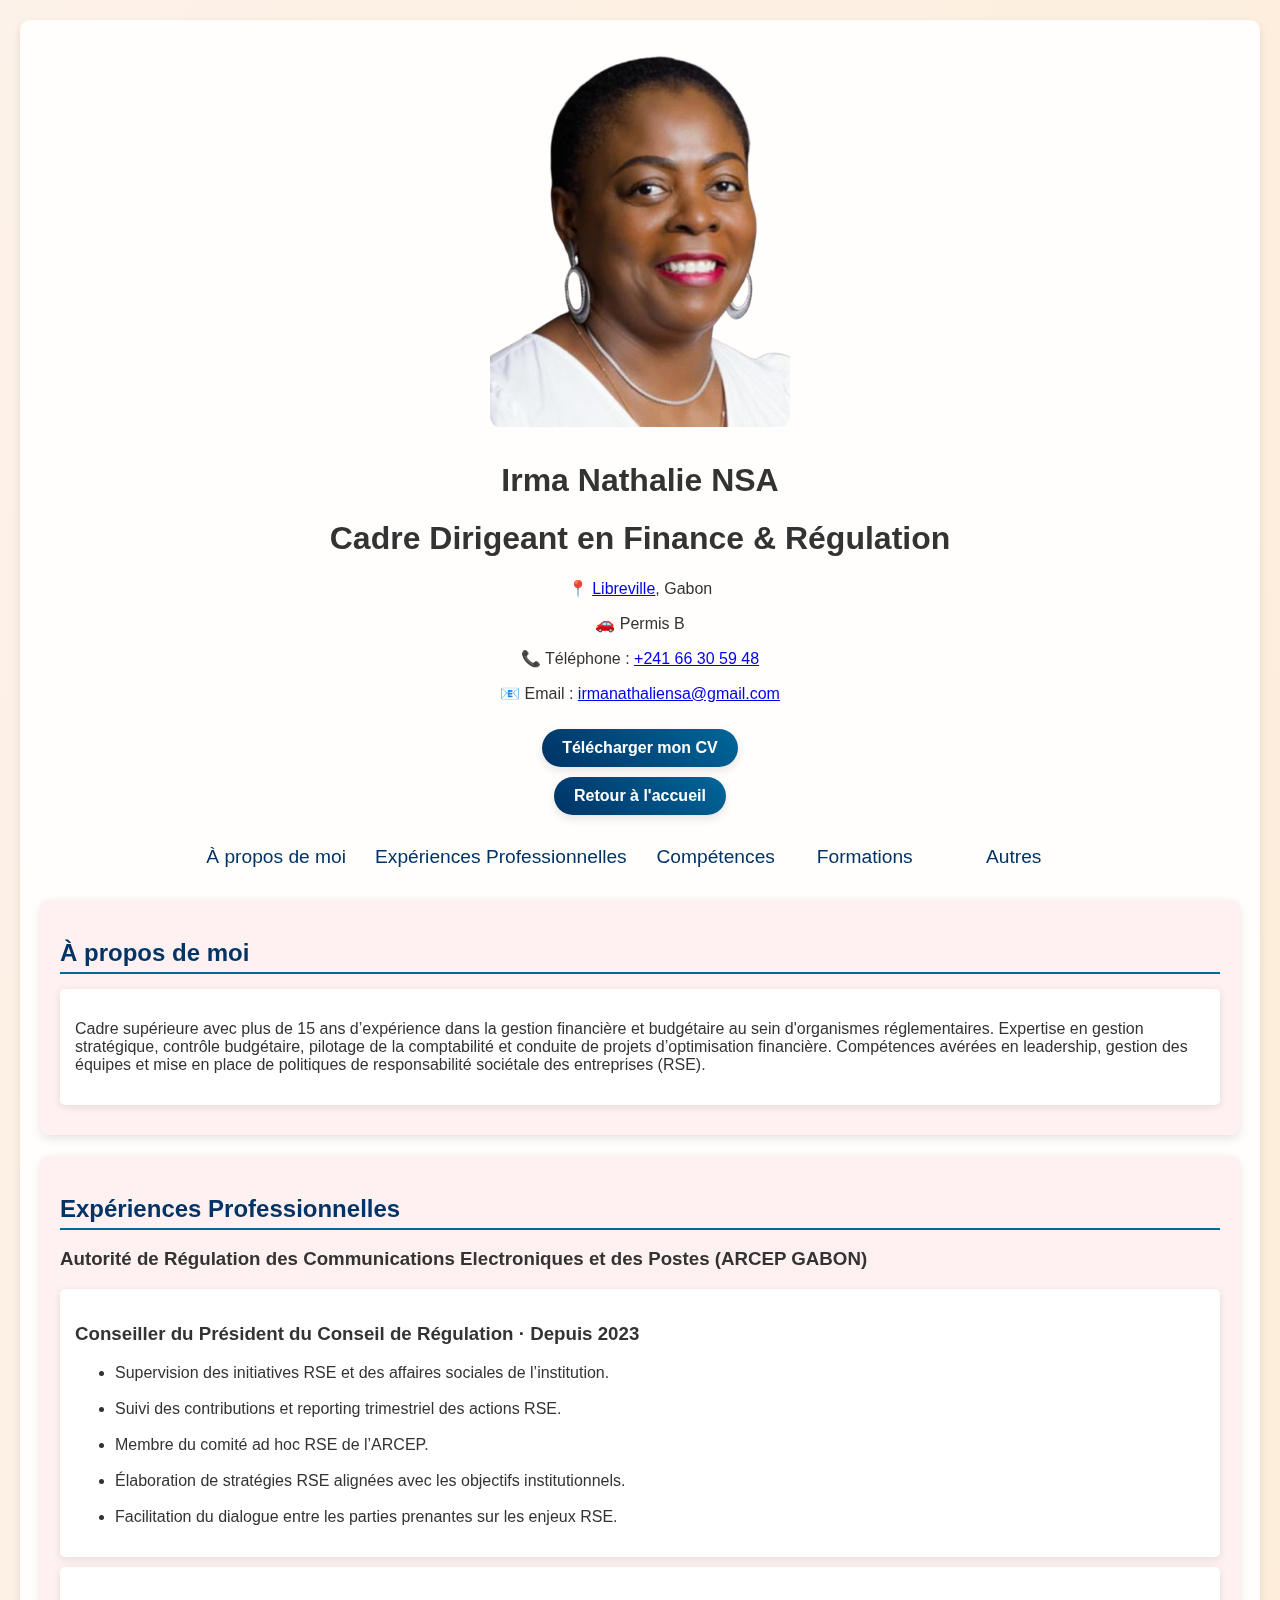
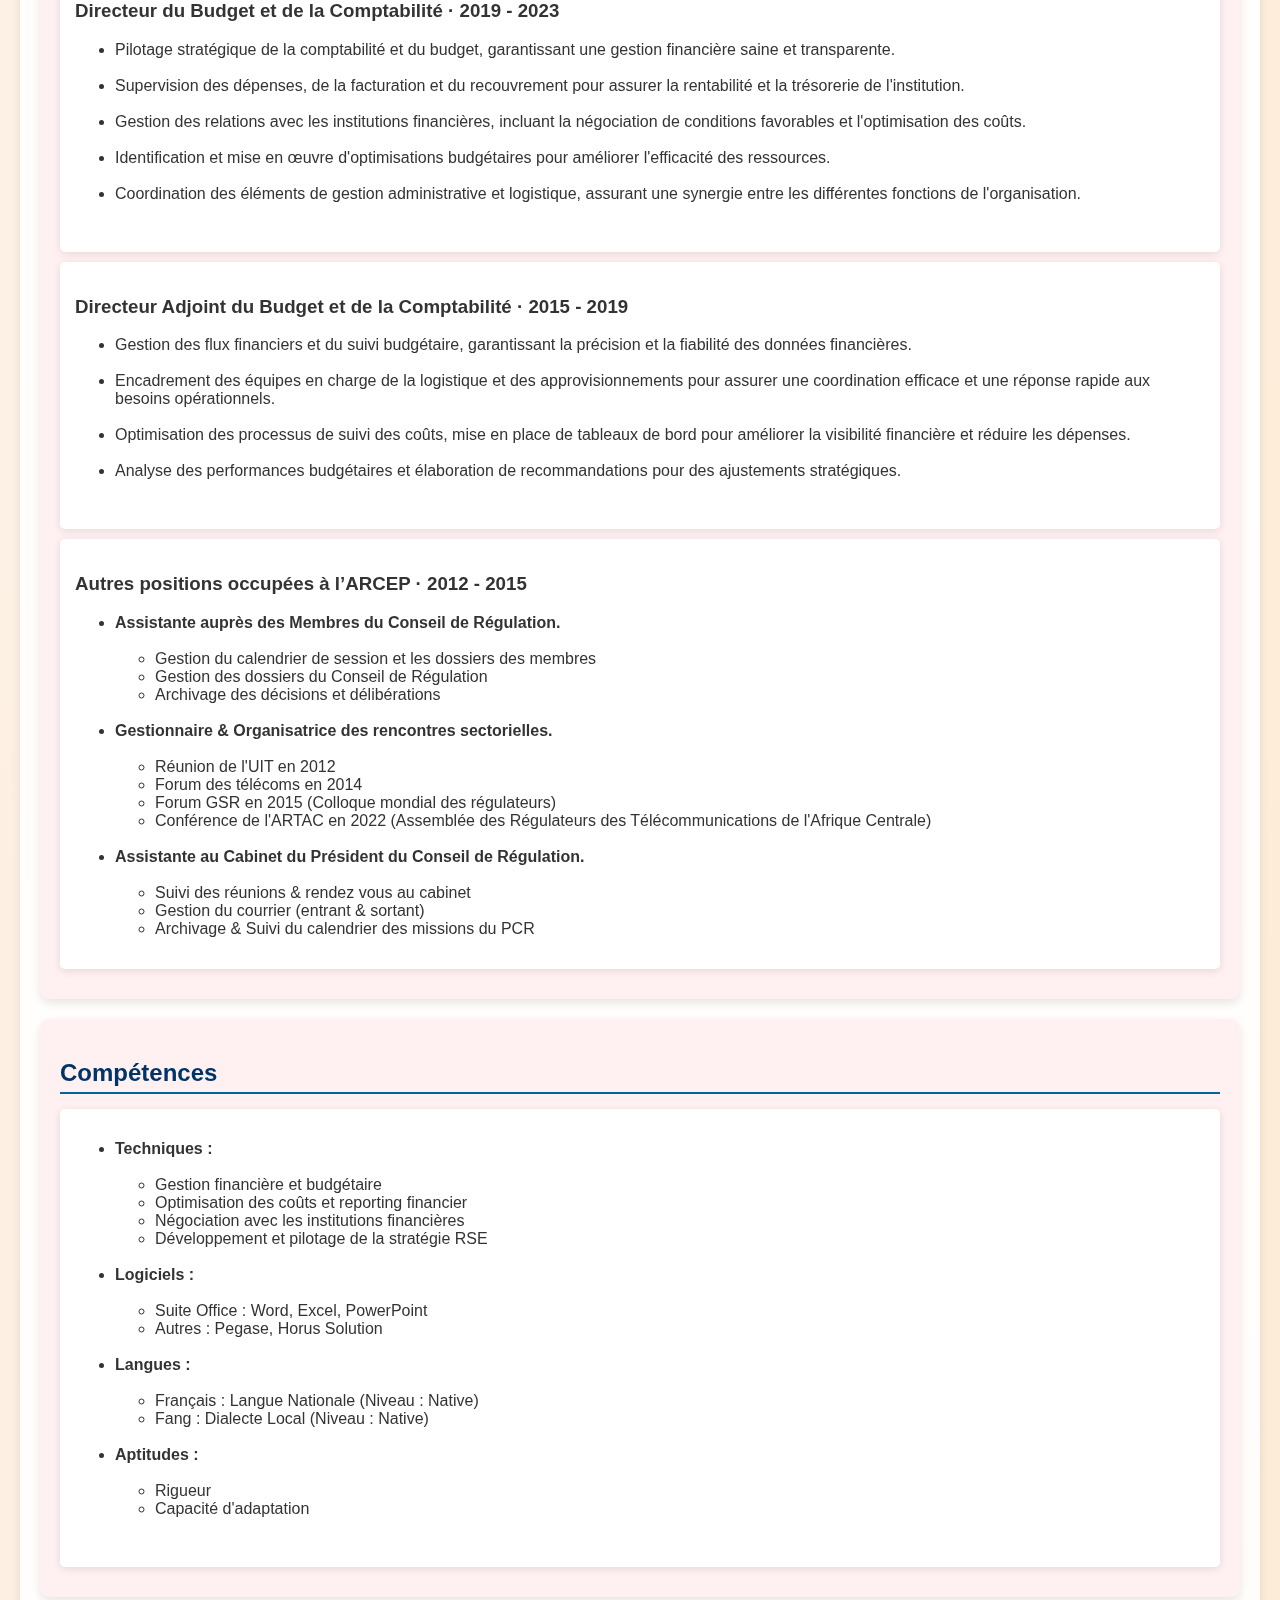
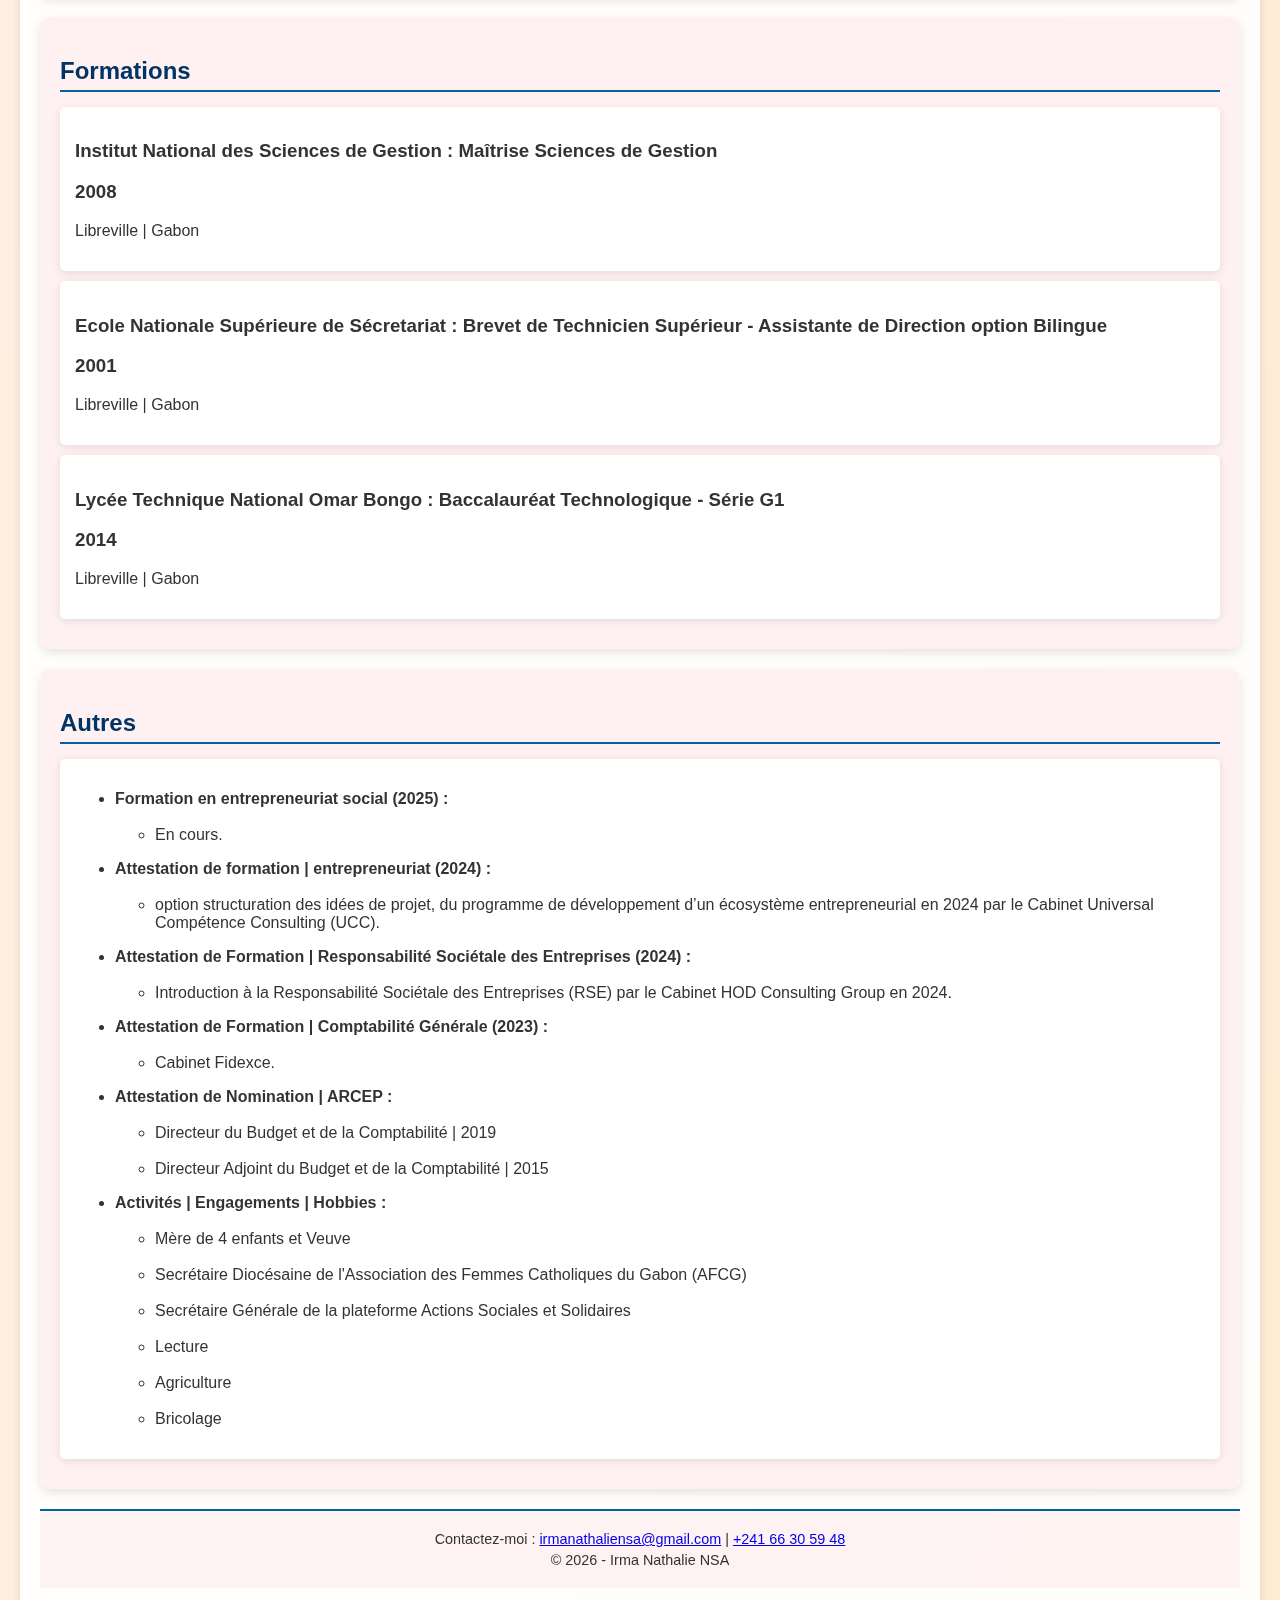
==== 2-index-fr.html @ dfcadcbd "Add files via upload" ====
<!DOCTYPE html>
<html lang="fr">
<head>
    <meta charset="UTF-8">
    <meta name="viewport" content="width=device-width, initial-scale=1.0">
    <title>CV | NSA Irma Nathalie</title>
    <link rel="stylesheet" href="./styles.css">
</head>
<body>
    <div class="container">
        <header class="header">
            <div class="profile">
                <img src="./1-ma-photo.png" alt="Photo de profil" class="large-photo">
                <h1 class="name">Irma Nathalie NSA</h1>
                <h1 class="job-title">Cadre Dirigeant en Finance & Régulation</h1>
                <p>📍 <a href="https://www.google.com/maps/place/Libreville" target="_blank">Libreville</a>, Gabon</p>
                <p>🚗 <a>Permis B</a>
                    <p>📞 Téléphone : <a href="tel:+24166305948">+241 66 30 59 48</a></p>
                    <p>📧 Email : <a href="mailto:irmanathaliensa@gmail.com">irmanathaliensa@gmail.com</a></p>
                </div>
                <a href="./2-cv-fr-nsairmanathalie.pdf" class="download-btn" download>Télécharger mon CV</a>
                <a href="./index.html" class="back-to-home">Retour à l'accueil</a>
            </header>

            <nav class="navigation">
                <ul>
                    <li><a href="#about">À propos de moi</a></li>
                    <li><a href="#experience">Expériences Professionnelles</a></li>
                    <li><a href="#technical-stack">Compétences</a></li>
                    <li><a href="#education">Formations</a></li>
                    <li><a href="#others">Autres</a></li>
                </ul>
            </nav>

            <main>
                <section id="about" class="section">
                    <h2>À propos de moi</a></h2>
                    <div class="card">
                        <p>Cadre supérieure avec plus de 15 ans d’expérience dans la gestion financière et budgétaire au sein d'organismes réglementaires. Expertise en gestion stratégique, contrôle budgétaire, pilotage de la comptabilité et conduite de projets d’optimisation financière. Compétences avérées en leadership, gestion des équipes et mise en place de politiques de responsabilité sociétale des entreprises (RSE).
                        </p>
                    </div>
                </section>

                <section id="experience" class="section">
                    <h2>Expériences Professionnelles</a></h2>
                    <h3>Autorité de Régulation des Communications Electroniques et des Postes (ARCEP GABON)</h3>
                    <div class="card">
                        <h3>Conseiller du Président du Conseil de Régulation · Depuis 2023</h3>
                        <ul>
                            <li>Supervision des initiatives RSE et des affaires sociales de l’institution.</li><br>
                            <li>Suivi des contributions et reporting trimestriel des actions RSE.</li><br>
                            <li>Membre du comité ad hoc RSE de l’ARCEP.</li><br>
                            <li>Élaboration de stratégies RSE alignées avec les objectifs institutionnels.</li><br>
                            <li>Facilitation du dialogue entre les parties prenantes sur les enjeux RSE.</li>
                        </ul>
                    </div>

                    <div class="card">
                        <h3>Directeur du Budget et de la Comptabilité · 2019 - 2023</h3>
                        <ul>
                            <li>Pilotage stratégique de la comptabilité et du budget, garantissant une gestion financière saine et transparente.</li><br>
                            <li>Supervision des dépenses, de la facturation et du recouvrement pour assurer la rentabilité et la trésorerie de l'institution.</li><br>
                            <li>Gestion des relations avec les institutions financières, incluant la négociation de conditions favorables et l'optimisation des coûts.</li><br>
                            <li>Identification et mise en œuvre d'optimisations budgétaires pour améliorer l'efficacité des ressources.</li><br>
                            <li>Coordination des éléments de gestion administrative et logistique, assurant une synergie entre les différentes fonctions de l'organisation.</li><br>
                        </ul>
                    </div>

                    <div class="card">
                        <h3>Directeur Adjoint du Budget et de la Comptabilité · 2015 - 2019</h3>
                        <ul>
                            <li>Gestion des flux financiers et du suivi budgétaire, garantissant la précision et la fiabilité des données financières.</li><br>
                            <li>Encadrement des équipes en charge de la logistique et des approvisionnements pour assurer une coordination efficace et une réponse rapide aux besoins opérationnels.</li><br>
                            <li>Optimisation des processus de suivi des coûts, mise en place de tableaux de bord pour améliorer la visibilité financière et réduire les dépenses.</li><br>
                            <li>Analyse des performances budgétaires et élaboration de recommandations pour des ajustements stratégiques.</li><br>
                        </ul>
                    </div>

                    <div class="card">
                        <h3>Autres positions occupées à l’ARCEP · 2012 - 2015</h3>
                        <ul>
                            <li><strong>Assistante auprès des Membres du Conseil de Régulation.</strong>
                                <ul>
                                    <br><li>Gestion  du calendrier de session et les dossiers des membres</li>
                                    <li>Gestion des dossiers du Conseil de Régulation</li>
                                    <li>Archivage des décisions et délibérations</li>
                                </ul>
                            </li><br>

                            <li><strong>Gestionnaire & Organisatrice des rencontres sectorielles.</strong><br>
                                <ul>
                                    <br><li>Réunion de l'UIT en 2012</li>
                                    <li>Forum des télécoms en 2014</li>
                                    <li>Forum GSR en 2015 (Colloque mondial des régulateurs)</li>
                                    <li>Conférence de l'ARTAC en 2022 (Assemblée des Régulateurs des Télécommunications de l'Afrique Centrale)</li>
                                </ul>
                            </li><br>

                            <li><strong>Assistante au Cabinet du Président du Conseil de Régulation.</strong><br>
                                <ul>
                                    <br><li>Suivi des réunions & rendez vous au cabinet</li>
                                    <li>Gestion du courrier (entrant & sortant)</li>
                                    <li>Archivage & Suivi du calendrier des missions du PCR</li>
                                </ul>
                            </li>
                        </ul>
                    </div>
                </section>

                <section id="technical-stack" class="section">
                    <h2>Compétences</h2>
                    <div class="card">
                        <ul>
                            <li><strong>Techniques :</strong>
                                <ul><br>
                                    <li>Gestion financière et budgétaire</li>
                                    <li>Optimisation des coûts et reporting financier</li>
                                    <li>Négociation avec les institutions financières</li>
                                    <li>Développement et pilotage de la stratégie RSE</li>
                                </ul>
                            </li><br>

                            <li><strong>Logiciels :</strong>
                                <ul><br>
                                    <li>Suite Office : Word, Excel, PowerPoint</li>
                                    <li>Autres : Pegase, Horus Solution</li>
                                </ul>
                            </li><br>

                            <li><strong>Langues :</strong>
                                <ul><br>
                                    <li>Français : Langue Nationale (Niveau : Native)</li>
                                    <li>Fang : Dialecte Local (Niveau : Native)</li>
                                </ul>
                            </li><br>

                            <li><strong>Aptitudes :</strong>
                                <ul><br>
                                    <li>Rigueur</li>
                                    <li>Capacité d'adaptation</li>
                                </ul>
                            </li><br>
                        </ul>
                    </div>
                </section>

                <section id="education" class="section">
                    <h2>Formations</a></h2>
                    <div class="card">
                        <h3>Institut National des Sciences de Gestion : Maîtrise Sciences de Gestion</h3>
                        <h3>2008</h3>
                        <p>Libreville | Gabon</p>
                    </div>
                    <div class="card">
                        <h3>Ecole Nationale Supérieure de Sécretariat : Brevet de Technicien Supérieur - Assistante de Direction option Bilingue</h3>
                        <h3>2001</h3>
                        <p>Libreville | Gabon</p>
                    </div>
                    <div class="card">
                        <h3>Lycée Technique National Omar Bongo : Baccalauréat Technologique - Série G1</h3>
                        <h3>2014</h3>
                        <p>Libreville | Gabon</p>
                    </div>
                </section>

                <section id="others" class="section">
                    <h2>Autres</h2>
                    <div class="card">

                        <ul>
                            <li><strong>Formation en entrepreneuriat social (2025) :</strong>
                                <ul>
                                    <br><li>En cours.</li>
                                </ul>
                            </li>
                        </ul>

                        <ul>
                            <li><strong>Attestation de formation | entrepreneuriat (2024) :</strong>
                                <ul>
                                    <br><li>option structuration des idées de projet, du programme de développement d’un écosystème entrepreneurial en 2024 par le Cabinet Universal Compétence Consulting (UCC).</li>
                                </ul>
                            </li>
                        </ul>

                        <ul>
                            <li><strong>Attestation de Formation | Responsabilité Sociétale des Entreprises (2024) :</strong>
                                <ul>
                                    <br><li>Introduction à la Responsabilité Sociétale des Entreprises (RSE) par le Cabinet HOD Consulting Group en 2024.</li>
                                </ul>
                            </li>
                        </ul>

                        <ul>
                            <li><strong>Attestation de Formation | Comptabilité Générale (2023) :</strong>
                                <ul>
                                    <br><li>Cabinet Fidexce.</li>
                                </ul>
                            </li>
                        </ul>

                        <ul>
                            <li><strong>Attestation de Nomination | ARCEP :</strong>
                                <ul>
                                    <br><li>Directeur du Budget et de la Comptabilité | 2019</li>
                                    <br><li>Directeur Adjoint du Budget et de la Comptabilité | 2015</li>
                                </ul>
                            </li>
                        </ul>

                        <ul>
                            <li><strong>Activités | Engagements | Hobbies :</strong>
                                <ul>
                                    <br><li>Mère de 4 enfants et Veuve</li>
                                    <br><li>Secrétaire Diocésaine de l'Association des Femmes Catholiques du Gabon (AFCG)</li>
                                    <br><li>Secrétaire Générale de la plateforme Actions Sociales et Solidaires</li>
                                    <br><li>Lecture</li>
                                    <br><li>Agriculture</li>
                                    <br><li>Bricolage</li>
                                </ul>
                            </li>
                        </ul>

                    </div>
                </section>

                <footer class="footer">
                    <p>
                        Contactez-moi : 
                        <a href="mailto:irmanathaliensa@gmail.com">irmanathaliensa@gmail.com</a> | 
                        <a href="tel:+24166305948">+241 66 30 59 48</a>
                    </p>
                    <p>&copy; <span id="year"></span> - Irma Nathalie NSA</p>
                </footer>
            </main>
        </div>
        <script src="./script.js"></script>
    </body>
    </html>
---- styles.css ----
/* Variables globales pour centralisation des couleurs et styles */
:root {
    --font-family: 'San Francisco', -apple-system, BlinkMacSystemFont, 'Segoe UI', sans-serif;
    --primary-color: #003366; /* Couleur bleue foncée */
    --secondary-color: #006699; /* Couleur bleue légèrement plus claire */
    --light-bg: rgba(255, 255, 255, 0.8);
    --box-shadow: 0 4px 10px rgba(0, 0, 0, 0.1);
    --border-radius: 10px;
    --gradient-bg: linear-gradient(to bottom right, #fdf2e9, #fdebd3);
    --btn-gradient: linear-gradient(45deg, #003366, #006699); /* Boutons avec dégradé bleu */
    --btn-hover-gradient: linear-gradient(45deg, #006699, #003366); /* Boutons hover avec dégradé inversé */
}

/* Global Reset */
body {
    font-family: var(--font-family);
    margin: 0;
    padding: 0;
    background: var(--gradient-bg), url("./pic.jpg") center/cover no-repeat;
    color: #333;
}

body::before {
    content: "";
    position: fixed;
    top: 0;
    left: 0;
    width: 100%;
    height: 100%;
    opacity: 0.1;
    z-index: -1;
}

/* Header Contact Info */
.contact-info {
    background: #ffffff;
    padding: 10px 20px;
    border-bottom: 1px solid #ddd;
    display: flex;
    justify-content: space-between;
    align-items: center;
    font-size: 0.9rem;
    color: #666;
    position: sticky;
    top: 0;
    z-index: 10;
}

.contact-info p {
    margin: 0;
}

/* Page d'accueil */
.welcome-page {
    text-align: center;
    margin: 50px auto;
    max-width: 700px;
    padding: 20px;
    border-radius: var(--border-radius);
    background: var(--light-bg);
    box-shadow: var(--box-shadow);
}

.large-photo {
    width: 300px;
    border-radius: 3%;
    margin-bottom: 10px;
    border: 0px solid #ddd;
}

.welcome-page h1 {
    font-size: 2rem;
    color: #444;
    margin-bottom: 10px;
}

.language-buttons {
    display: flex;
    justify-content: center;
    gap: 20px;
    margin-top: 20px;
}

.btn {
    padding: 10px 20px;
    border-radius: 5px;
    text-decoration: none;
    color: #fff;
    background: #007aff;
    font-weight: bold;
    transition: background 0.3s ease;
}

.btn:hover {
    background: #0056b3;
}

/* Container principal */
.container {
    margin: 20px auto;
    max-width: 1200px;
    background: rgba(255, 255, 255, 0.9); 
    border-radius: var(--border-radius);
    box-shadow: var(--box-shadow);
    padding: 20px;
    display: flex;
    justify-content: center;
    align-items: center;
    flex-direction: column;
}

/* Header */
.header {
    display: flex;
    flex-direction: column;
    align-items: center;
    justify-content: center;
    text-align: center;
}

/* Section principale */
.section {
    background: rgba(255, 239, 239, 0.9);
    padding: 20px;
    border-radius: var(--border-radius);
    margin-bottom: 20px;
    box-shadow: var(--box-shadow);
}

.section h2 {
    color: var(--primary-color);
    border-bottom: 2px solid var(--secondary-color);
    padding-bottom: 5px;
    margin-bottom: 15px;
}

/* Cartes */
.card {
    margin: 10px 0;
    padding: 15px;
    background: #fff;
    border-radius: 5px;
    box-shadow: 0px 2px 8px rgba(0, 0, 0, 0.1);
    transition: background 0.3s ease, transform 0.3s ease;
}

.card:hover {
    background: linear-gradient(45deg, #ffedea, #fff5e6);
    transform: translateY(-2px);
}

.card a {
    color: var(--primary-color);
    text-decoration: none;
    font-weight: bold;
}

/* Navigation */
.navigation ul {
    list-style: none;
    display: flex;
    flex-wrap: wrap; 
    justify-content: center;
    padding: 0;
    gap: 5px; /* Réduit l'espace entre les éléments */
    visibility: visible !important;
}

.navigation ul li {
    flex: 1;  
    text-align: center;
    margin: 5px 0; /* Réduit l'espace vertical */
}

.navigation ul li a {
    color: var(--primary-color);
    text-decoration: none;
    font-size: 1.2rem;
    padding: 8px 10px; /* Ajuste l'espace interne */
    border: 2px solid transparent;
    border-radius: 5px;
    transition: all 0.3s ease;
    min-width: 120px; /* Ajustez selon vos besoins */
    display: inline-block; /* Permet à l'élément de gérer la largeur */
    white-space: nowrap; /* Empêche le texte de passer à la ligne suivante */
}

.navigation ul li a:hover {
    border-color: var(--secondary-color);
    background-color: #ffedea;
    box-shadow: 0 4px 8px rgba(0, 0, 0, 0.2); /* Ajout d'une ombre */
}

/* Afficher le menu sur petit écran */
@media (max-width: 768px) {
    .navigation ul {
        display: flex; /* Caché par défaut */
        flex-direction: column;
    }
}

/* Cacher le bouton burger sur grand écran */
@media (min-width: 769px) {
    .navigation ul {
        display: flex; /* Menu normal sur grand écran */
        position: static;
        flex-direction: row;
        justify-content: center;
        box-shadow: none;
        border: none;
    }
}

/* Boutons communs */
.download-btn, .back-to-home {
    display: inline-block;
    margin-top: 10px;
    padding: 10px 20px;
    background: var(--btn-gradient);
    color: white;
    text-decoration: none;
    border-radius: 25px;
    font-weight: bold;
    box-shadow: var(--box-shadow);
    transition: 0.3s ease;
}

.download-btn:hover, .back-to-home:hover {
    background: var(--btn-hover-gradient);
    transform: scale(1.05);
}

/* Footer */
.footer {
    text-align: center;
    padding: 15px;
    background: rgba(255, 239, 239, 0.8);
    border-top: 2px solid var(--secondary-color);
    margin-top: 20px;
    font-size: 0.9rem;
}

.footer p {
    margin: 5px 0;
}

/* Liens retour */
.back-link {
    display: inline-block;
    margin-top: 10px;
    color: var(--primary-color);
    text-decoration: none;
    font-weight: bold;
    padding: 8px 15px;
    border-radius: 5px;
    background: rgba(0, 51, 102, 0.1); /* Nouveau fond bleu clair */
    transition: 0.3s ease;
}

.back-link:hover {
    background: var(--primary-color);
    color: white;
}

/* Centrage des images */
.center {
    display: flex;
    justify-content: center;
    align-items: center;
    flex-direction: column;
    text-align: center; /* Centrage du texte sous les images */
    margin-bottom: 20px;
}

.photo-container {
    text-align: center; /* Centre le texte sous l'image */
    margin: 10px; /* Ajoute un espacement autour de chaque conteneur d'image */
}
.photo-container img {
    max-width: 100%; /* Limite la largeur de l'image au conteneur */
    height: auto; /* Assure que l'image conserve son ratio */
    border: 1px solid #ccc; /* Optionnel : ajoute une bordure autour de l'image */
    border-radius: 5px; /* Optionnel : arrondit les coins de l'image */
}

.photo-container img, .profile-photo {
    display: block;
    margin: 0 auto; /* Centrage horizontal */
    max-width: 100%; /* Images réactives */
    height: auto;
}
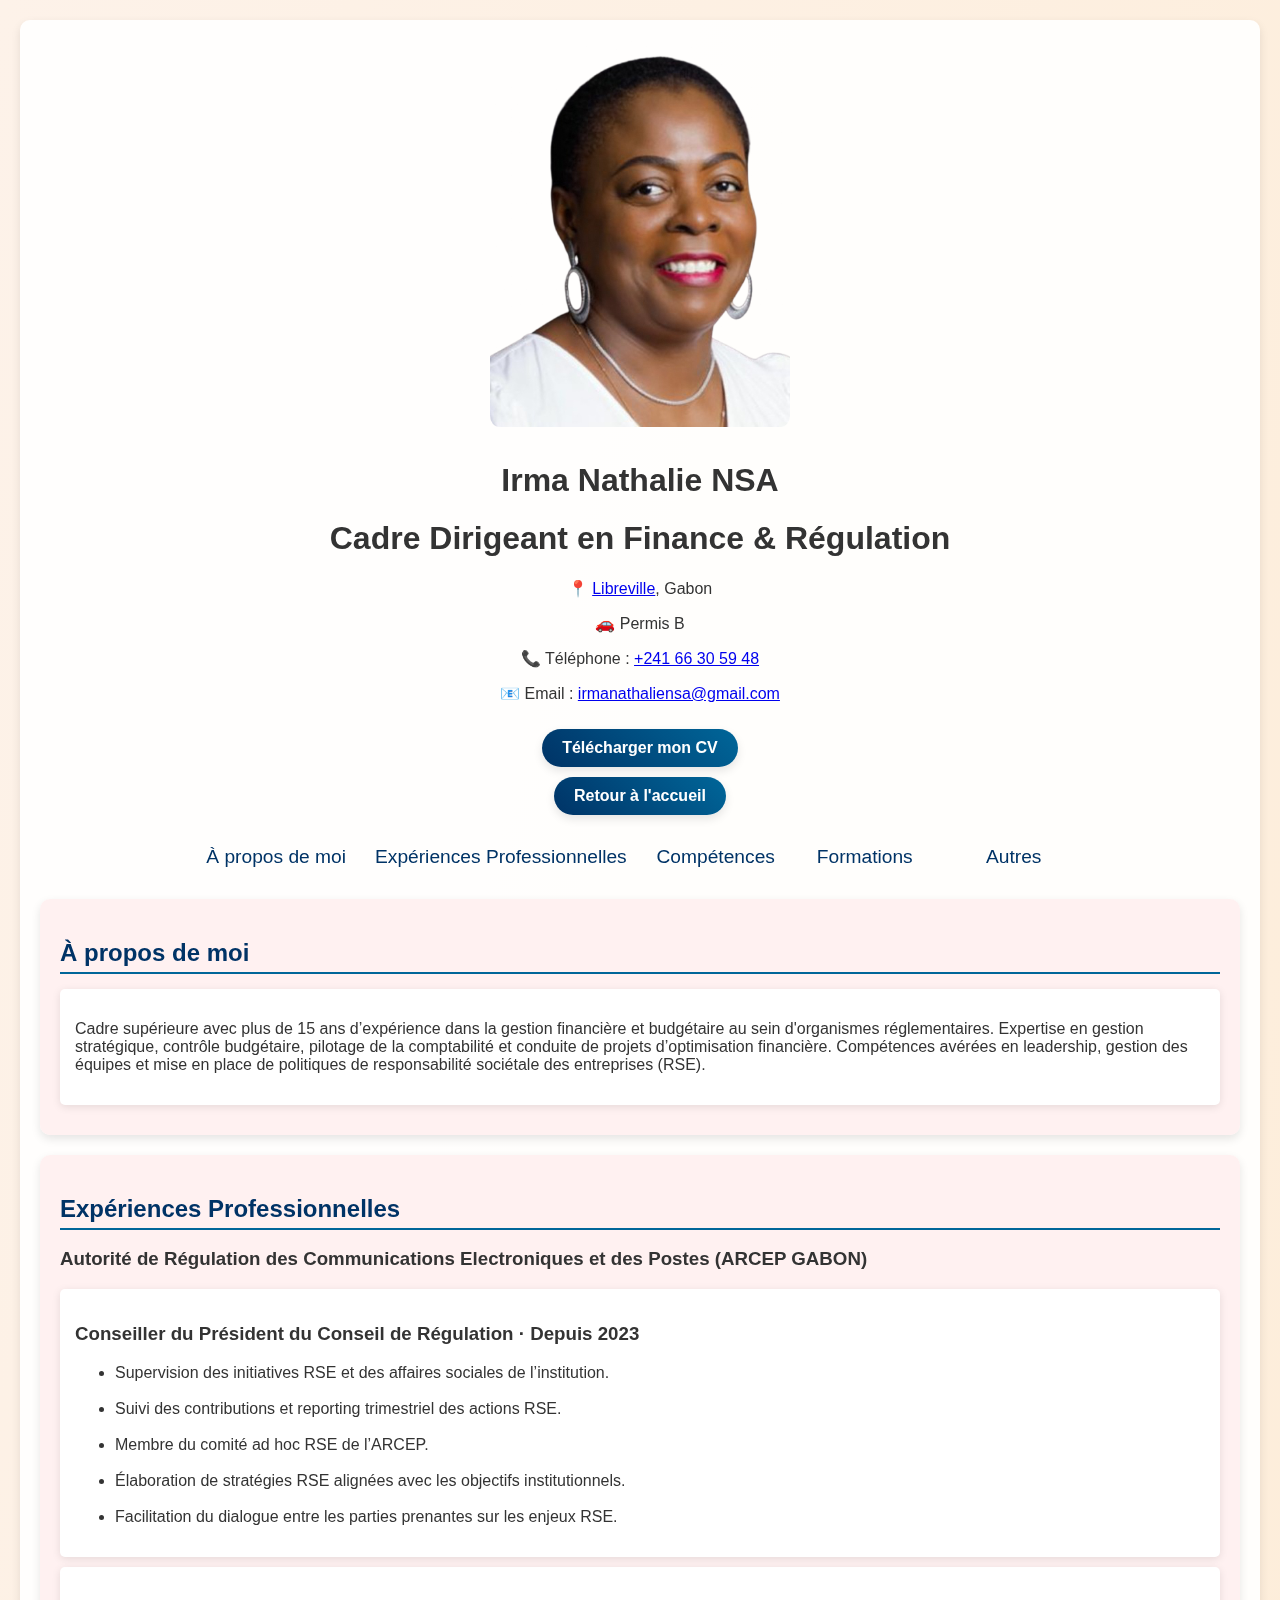
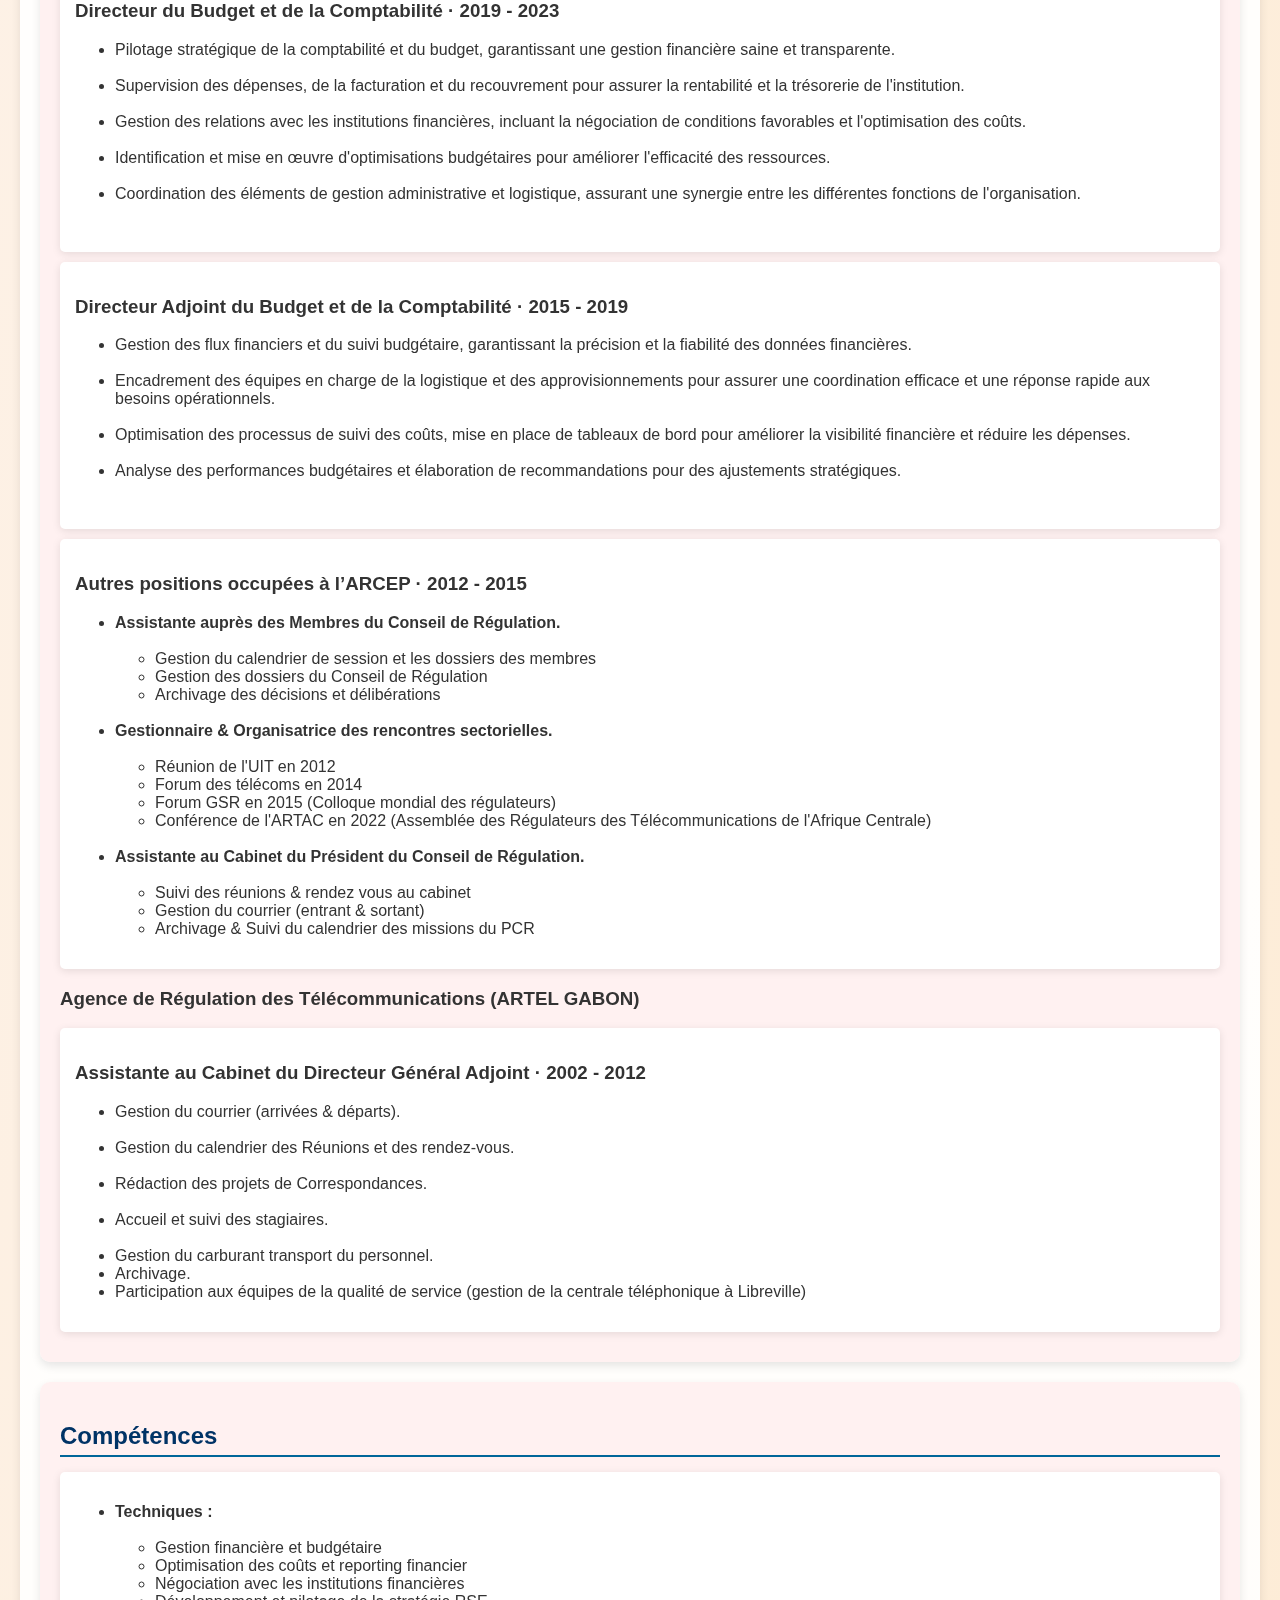
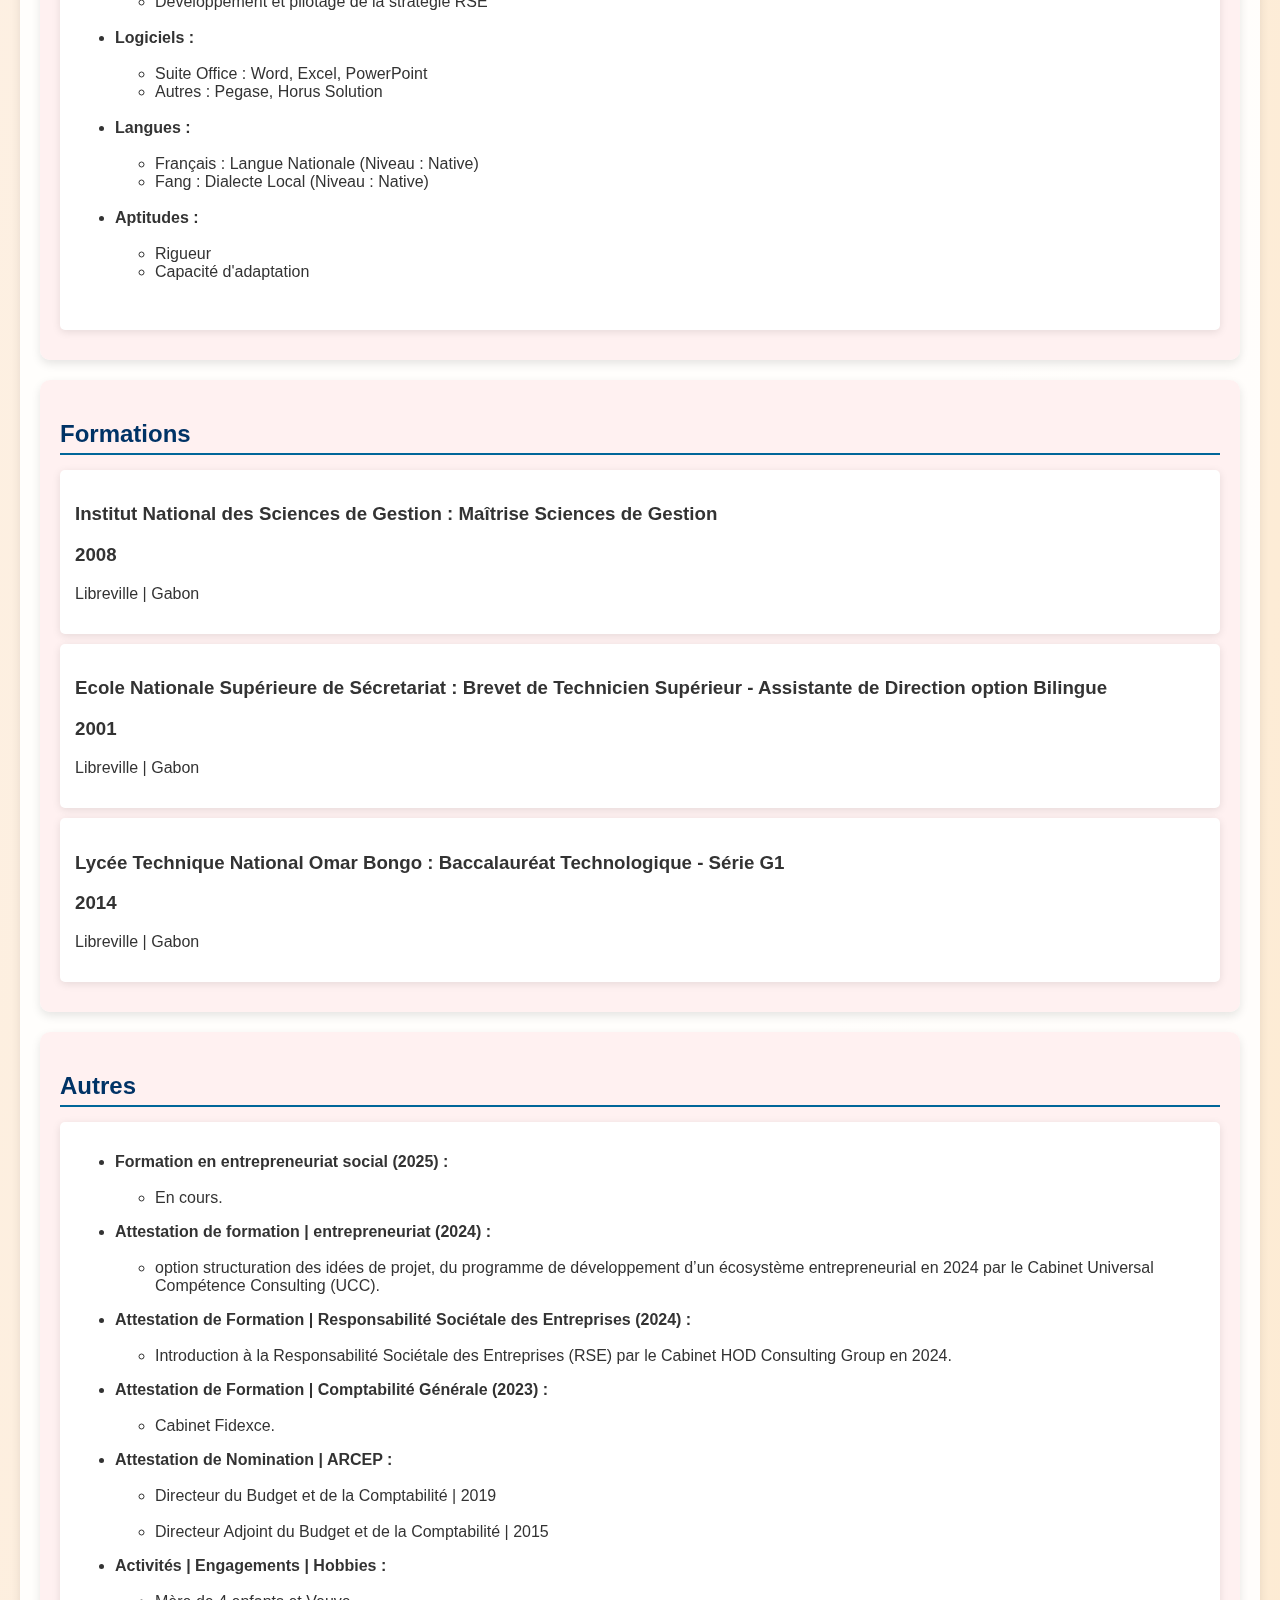
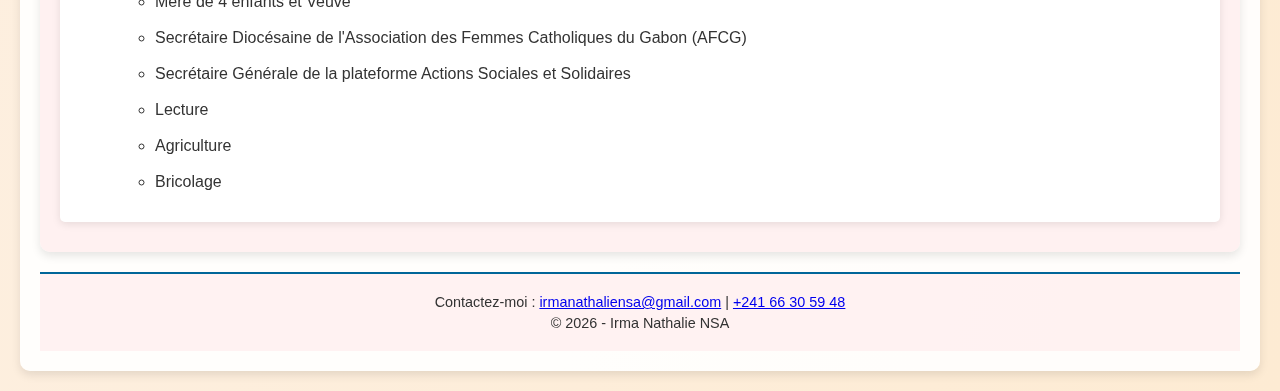
==== commit c50bfac2: "Add files via upload" ====
--- a/2-index-fr.html
+++ b/2-index-fr.html
@@ -105,6 +105,20 @@
                             </li>
                         </ul>
                     </div>
+
+                    <h3>Agence de Régulation des Télécommunications (ARTEL GABON)</h3>
+                    <div class="card">
+                        <h3>Assistante au Cabinet du Directeur Général Adjoint · 2002 - 2012</h3>
+                        <ul>
+                            <li>Gestion du courrier (arrivées & départs).</li><br>
+                            <li>Gestion du calendrier des Réunions et des rendez-vous.</li><br>
+                            <li>Rédaction des projets de Correspondances.</li><br>
+                            <li>Accueil et suivi des stagiaires.</li><br>
+                            <li>Gestion du carburant transport du personnel.</li>
+                            <li>Archivage.</li>
+                            <li>Participation aux équipes de la qualité de service (gestion de la centrale téléphonique à Libreville)</li>
+                        </ul>
+                    </div>
                 </section>
 
                 <section id="technical-stack" class="section">
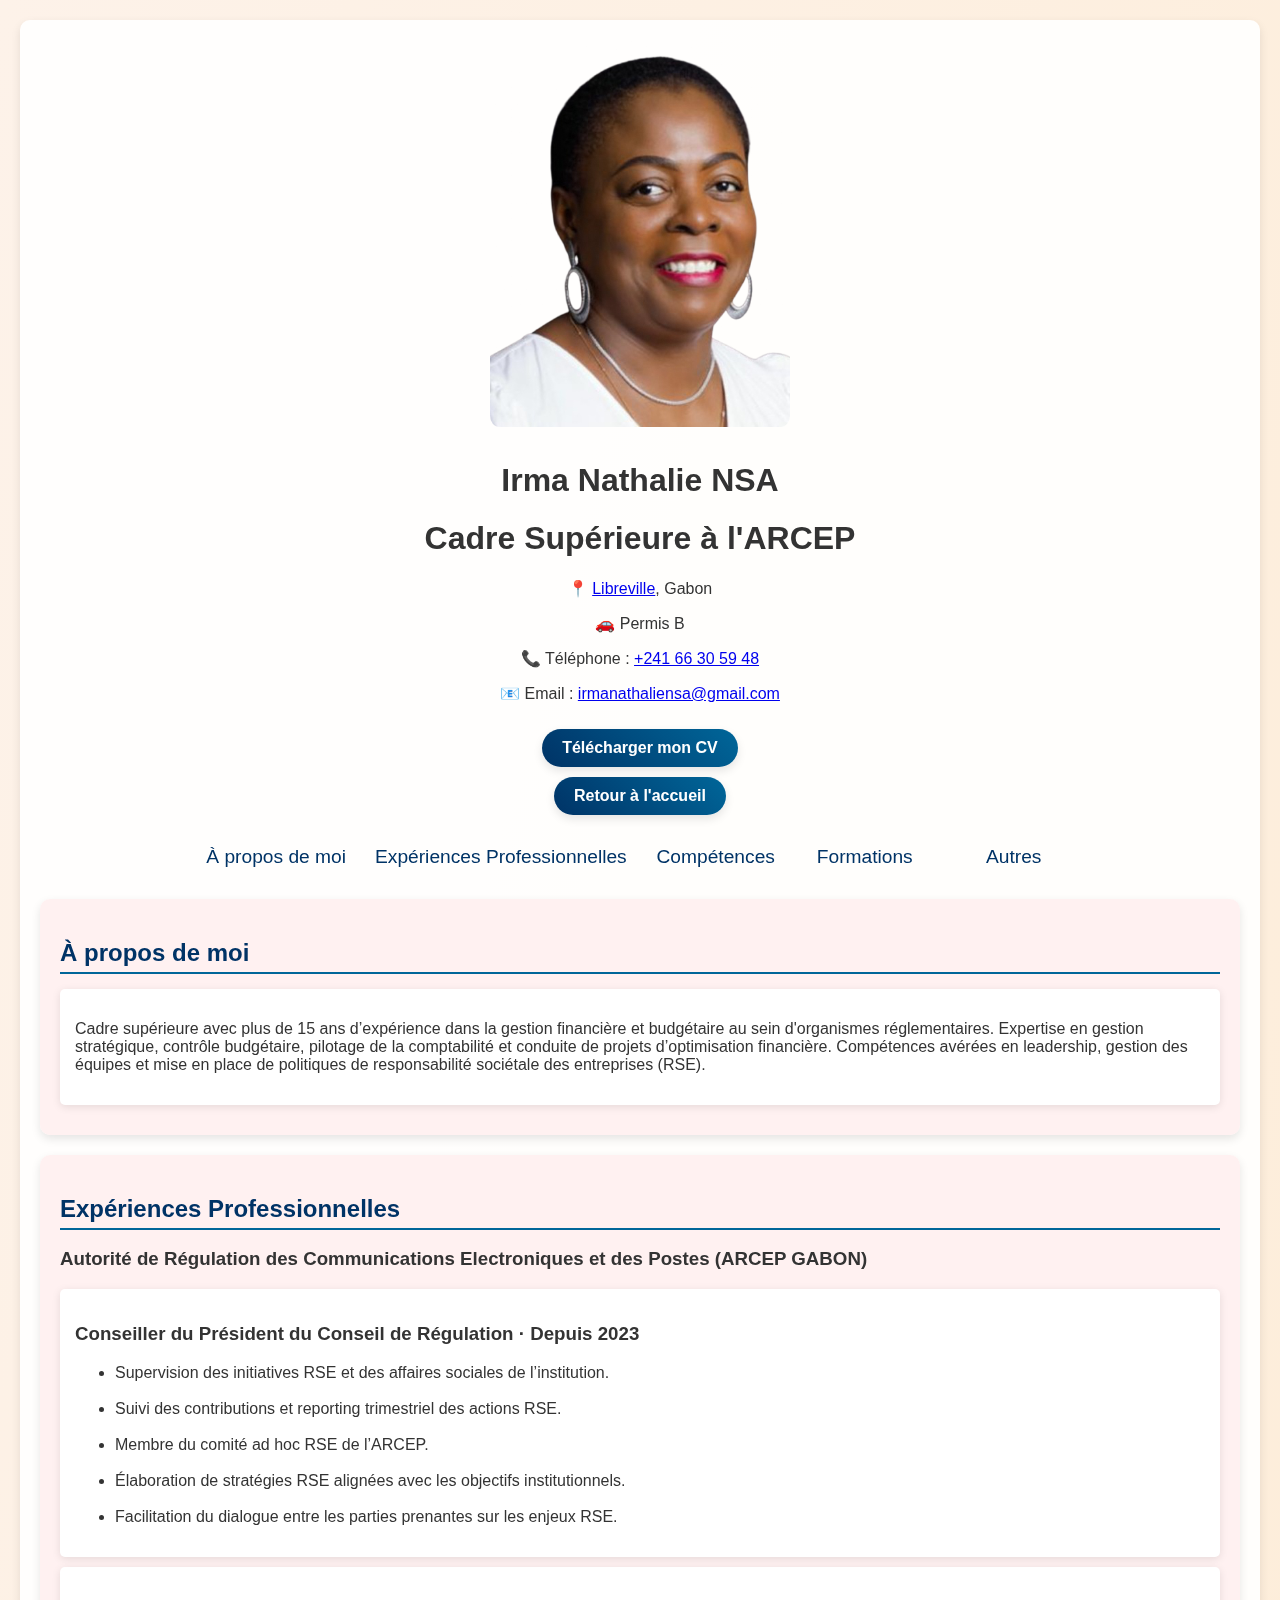
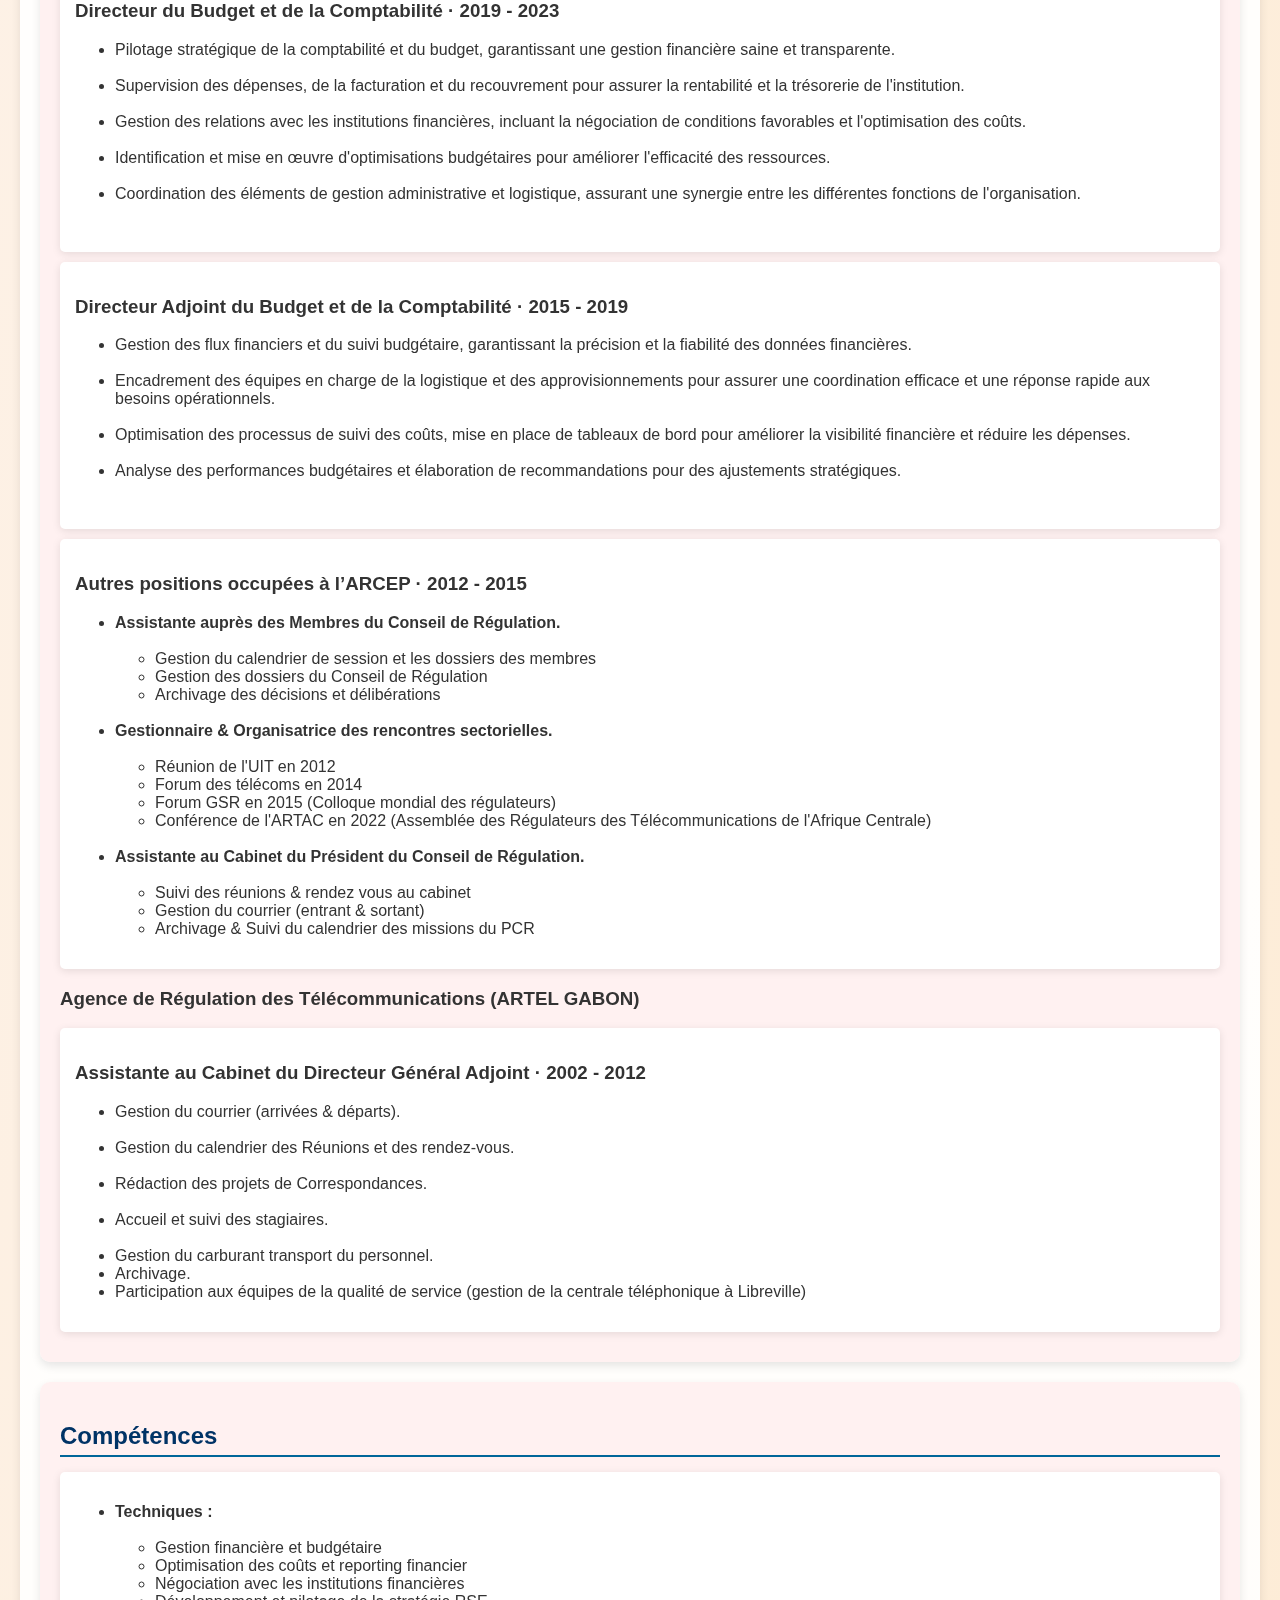
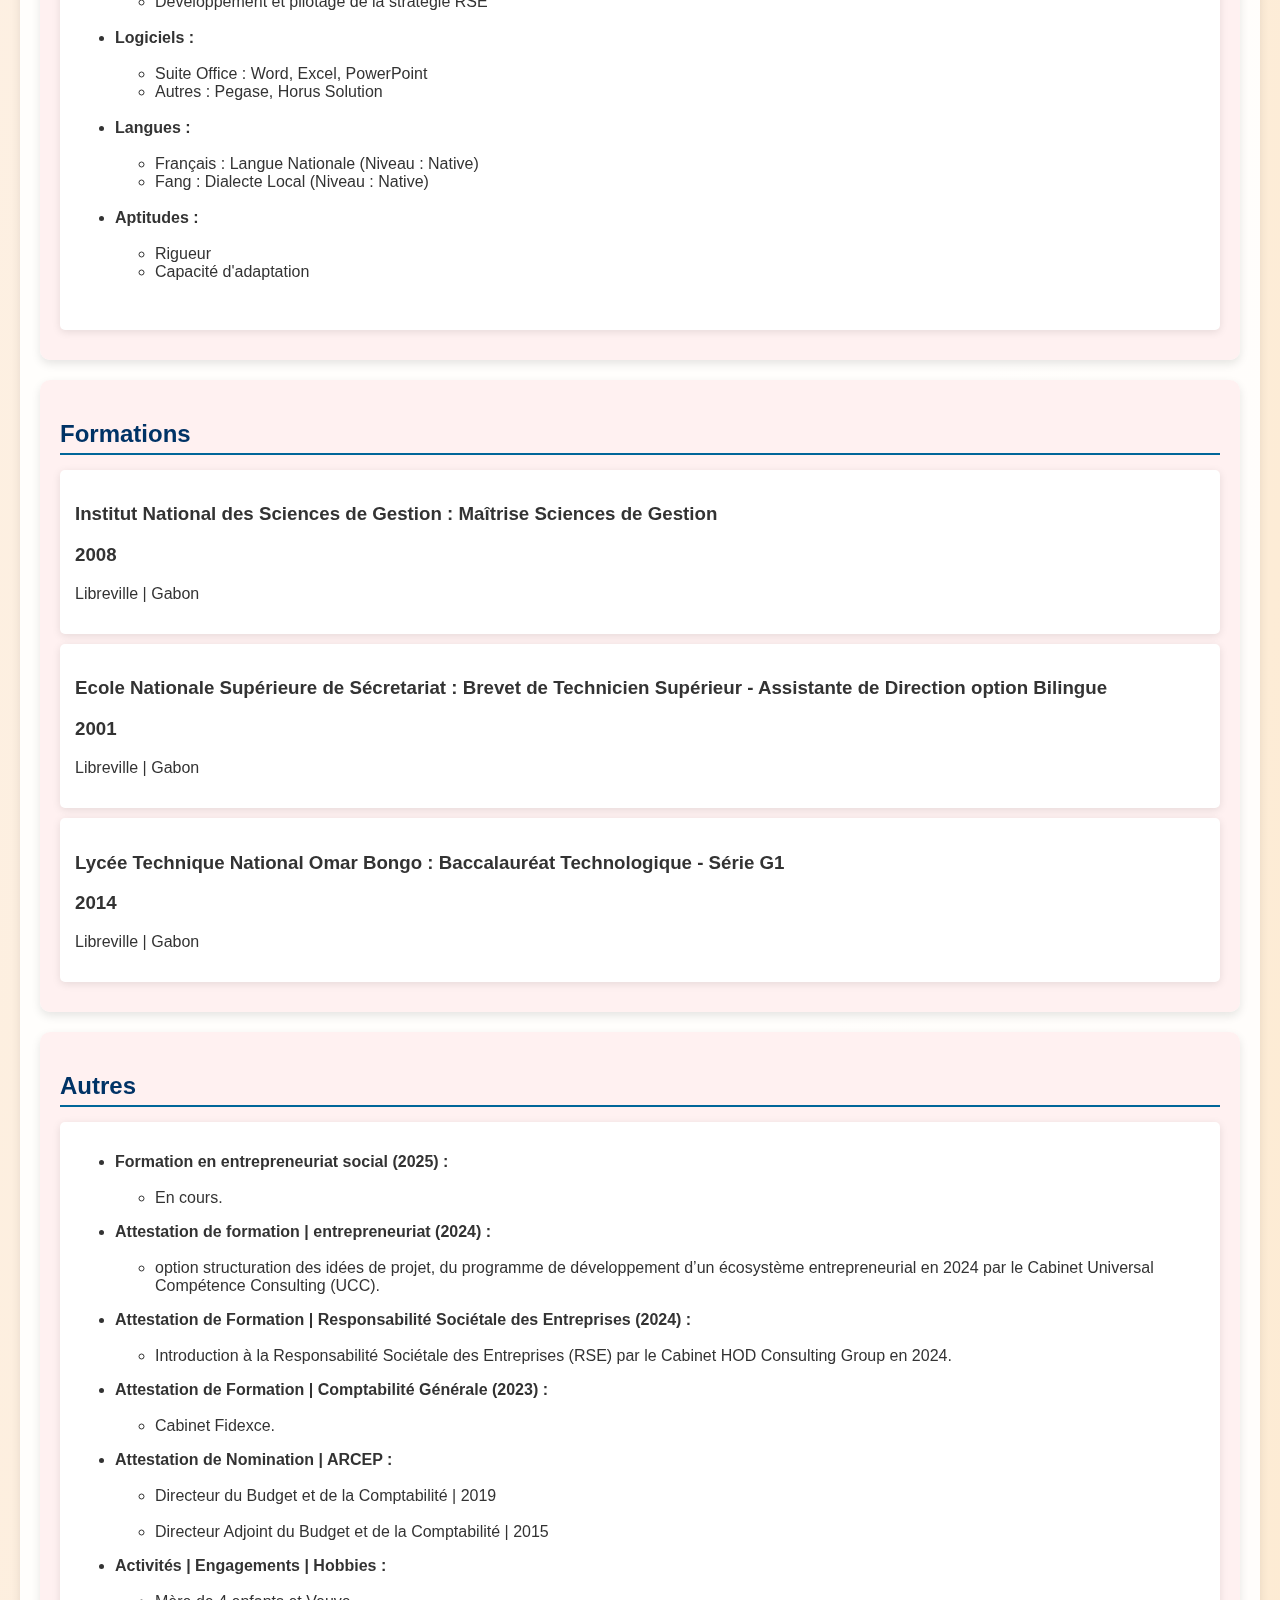
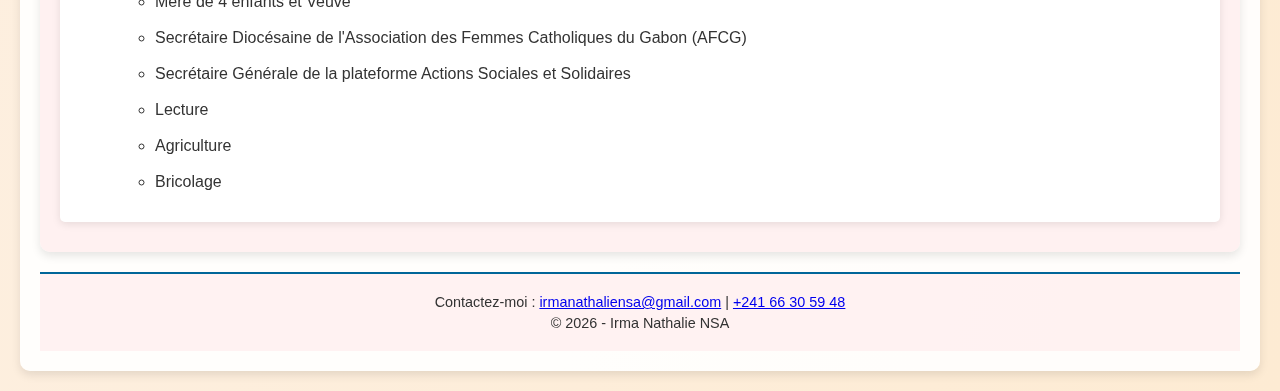
==== commit fb9daba1: "Update 2-index-fr.html" ====
--- a/2-index-fr.html
+++ b/2-index-fr.html
@@ -12,7 +12,7 @@
             <div class="profile">
                 <img src="./1-ma-photo.png" alt="Photo de profil" class="large-photo">
                 <h1 class="name">Irma Nathalie NSA</h1>
-                <h1 class="job-title">Cadre Dirigeant en Finance & Régulation</h1>
+                <h1 class="job-title">Cadre Supérieure à l'ARCEP</h1>
                 <p>📍 <a href="https://www.google.com/maps/place/Libreville" target="_blank">Libreville</a>, Gabon</p>
                 <p>🚗 <a>Permis B</a>
                     <p>📞 Téléphone : <a href="tel:+24166305948">+241 66 30 59 48</a></p>
@@ -250,4 +250,4 @@
         </div>
         <script src="./script.js"></script>
     </body>
-    </html>+    </html>
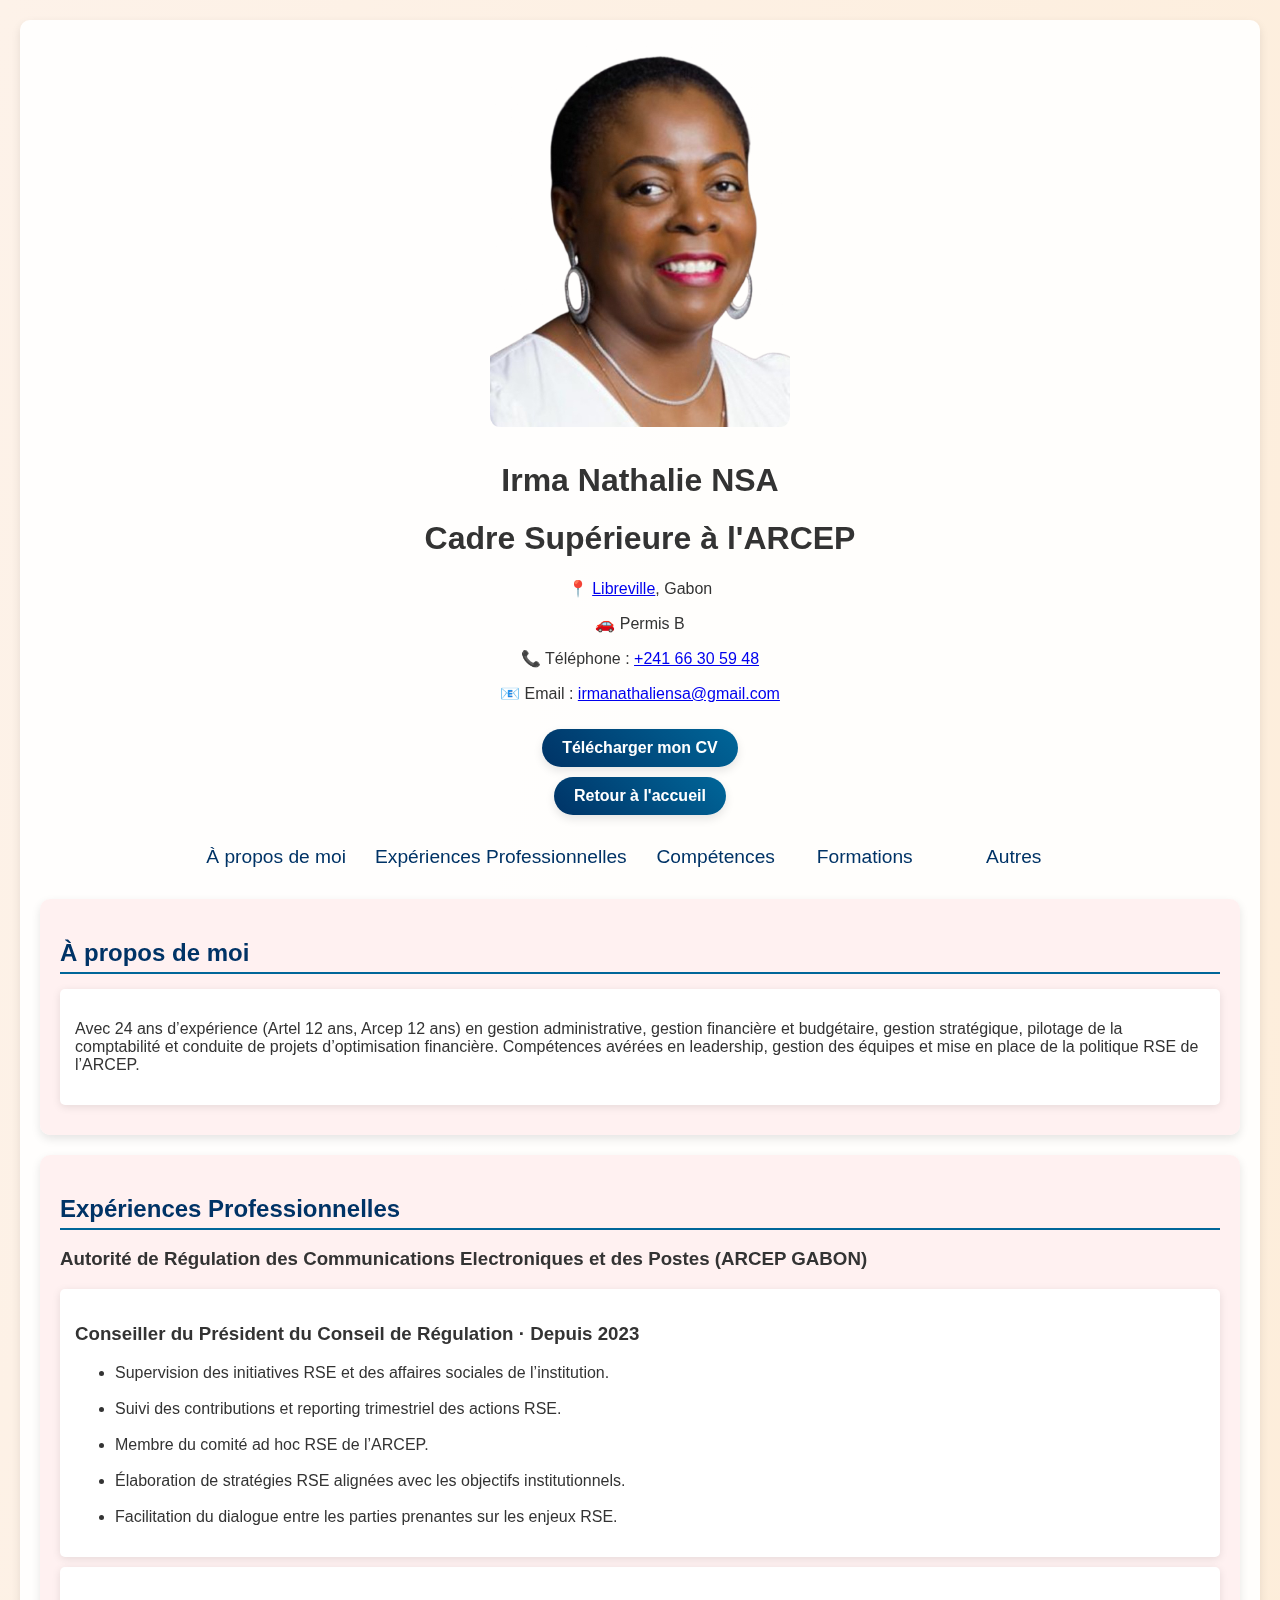
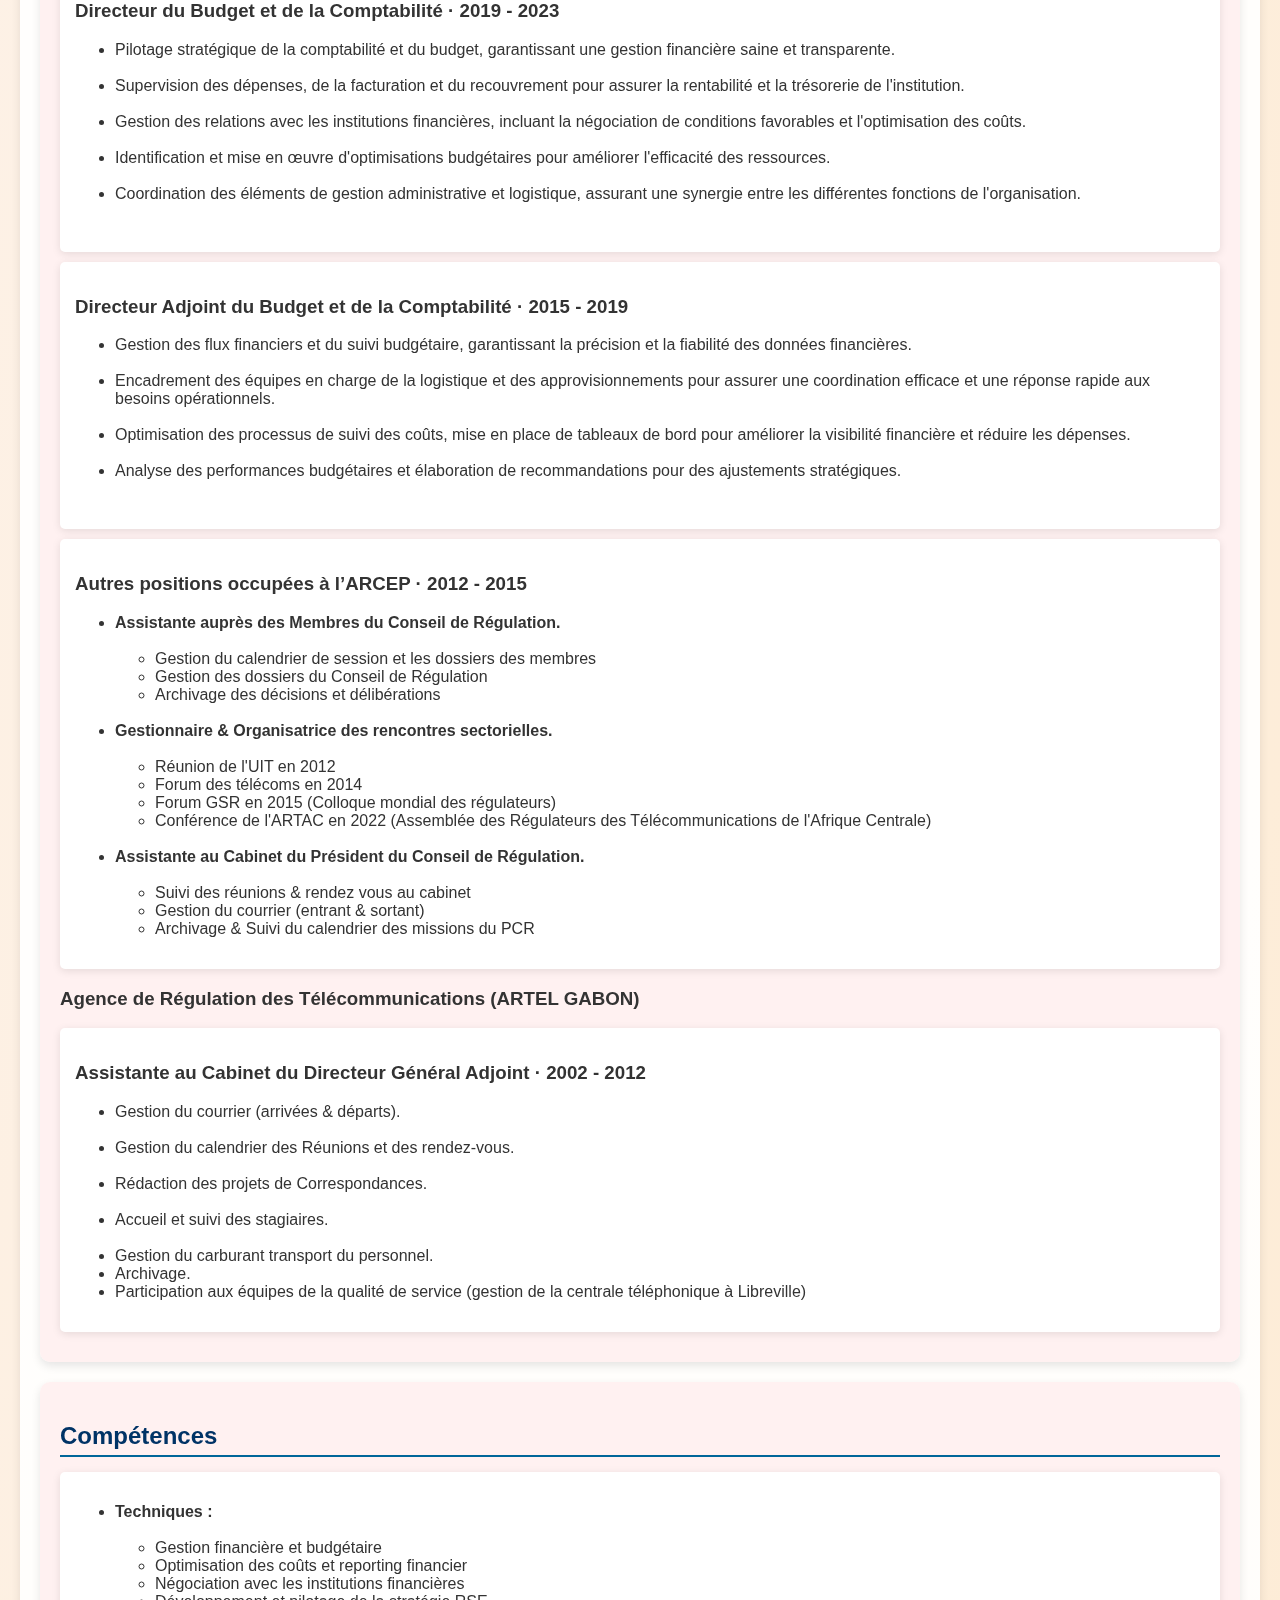
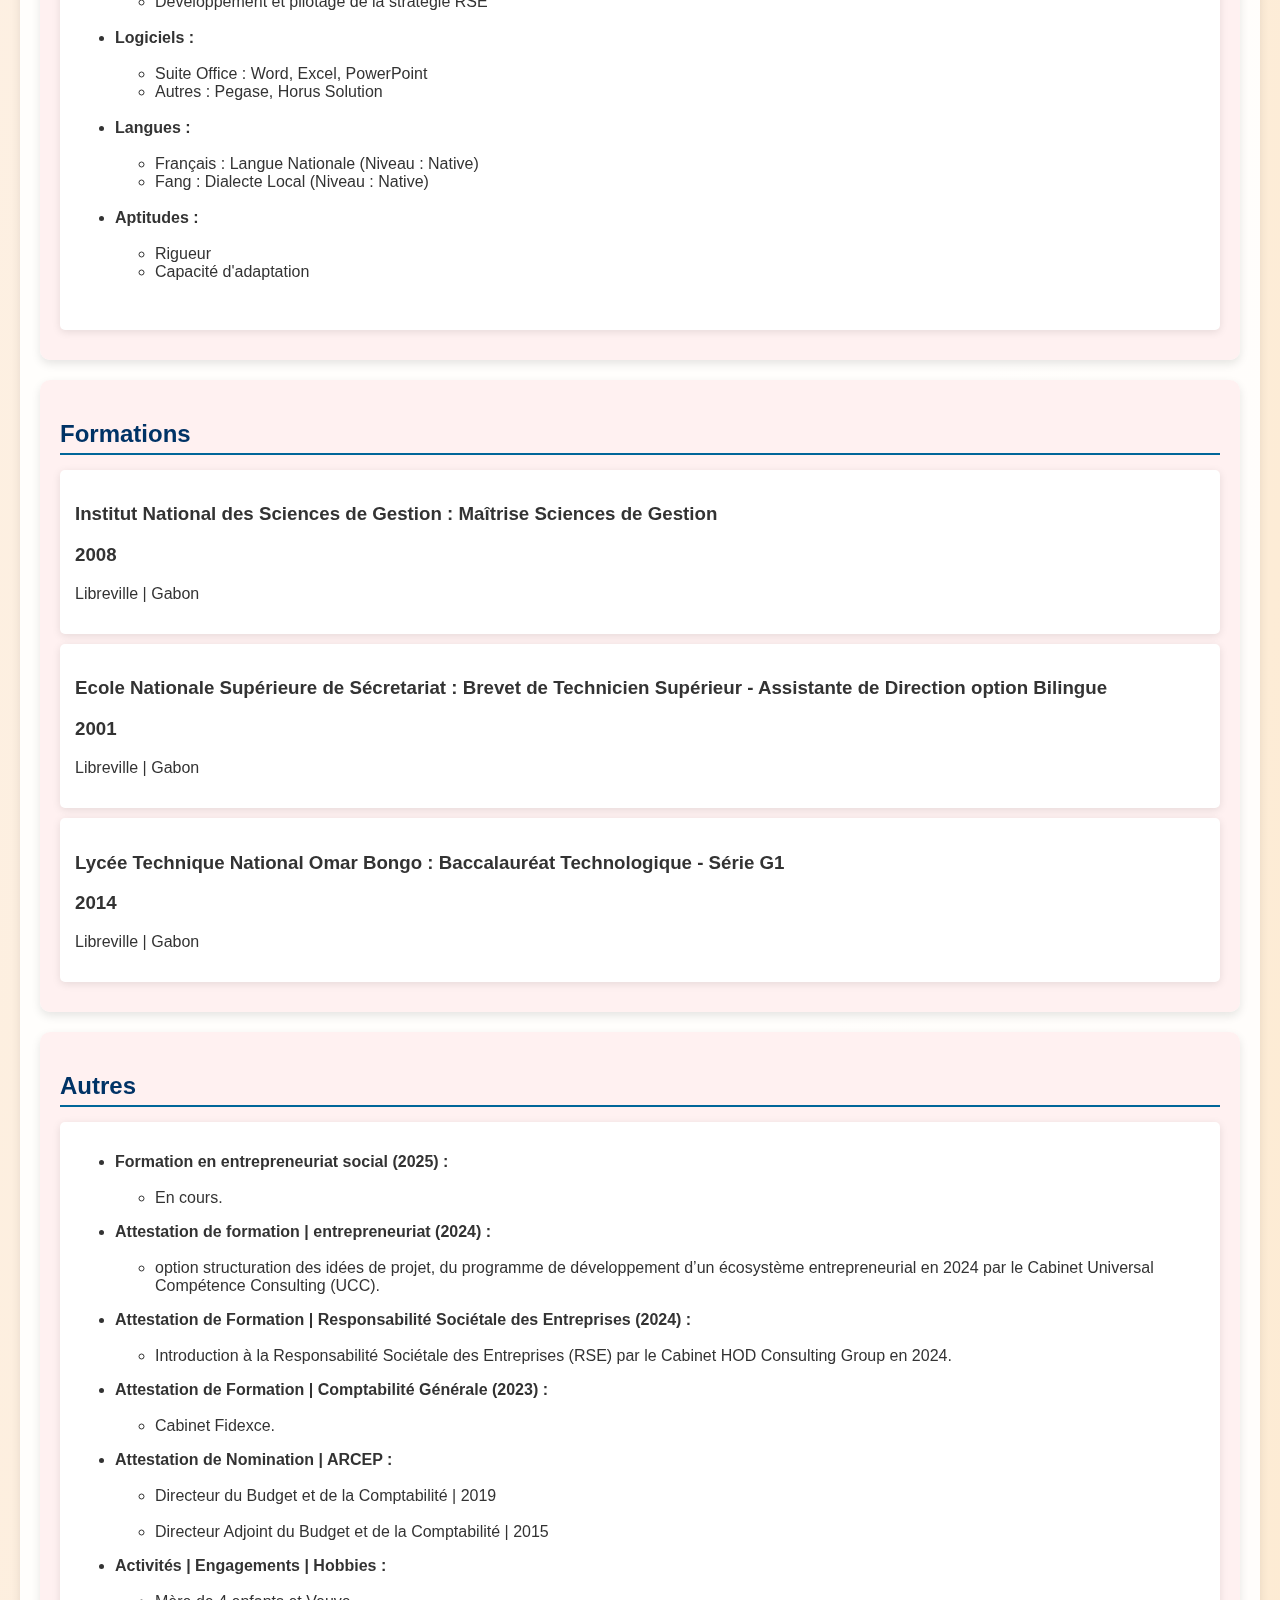
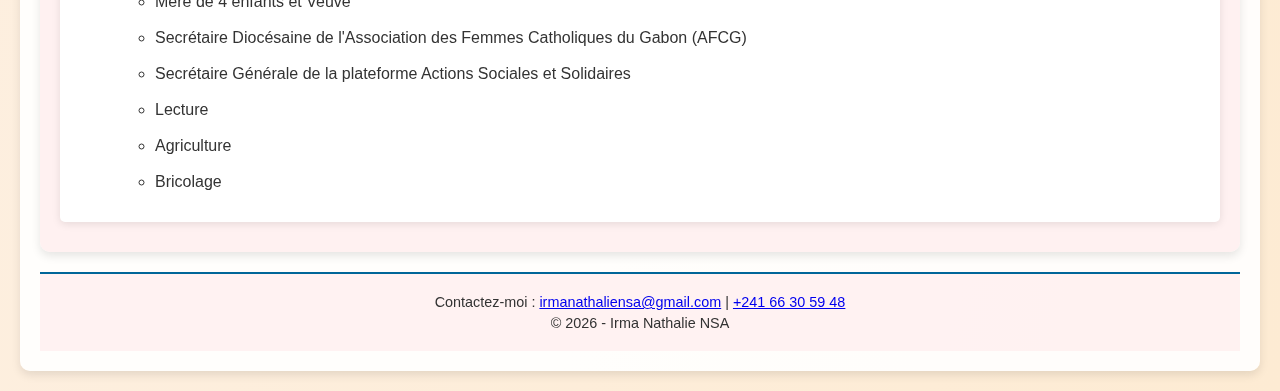
==== commit 0506584f: "Update 2-index-fr.html" ====
--- a/2-index-fr.html
+++ b/2-index-fr.html
@@ -36,7 +36,7 @@
                 <section id="about" class="section">
                     <h2>À propos de moi</a></h2>
                     <div class="card">
-                        <p>Cadre supérieure avec plus de 15 ans d’expérience dans la gestion financière et budgétaire au sein d'organismes réglementaires. Expertise en gestion stratégique, contrôle budgétaire, pilotage de la comptabilité et conduite de projets d’optimisation financière. Compétences avérées en leadership, gestion des équipes et mise en place de politiques de responsabilité sociétale des entreprises (RSE).
+                        <p>Avec 24 ans d’expérience (Artel 12 ans, Arcep 12 ans) en gestion administrative, gestion financière et budgétaire, gestion stratégique, pilotage de la comptabilité et conduite de projets d’optimisation financière. Compétences avérées en leadership, gestion des équipes et mise en place de la politique RSE de l’ARCEP.
                         </p>
                     </div>
                 </section>
